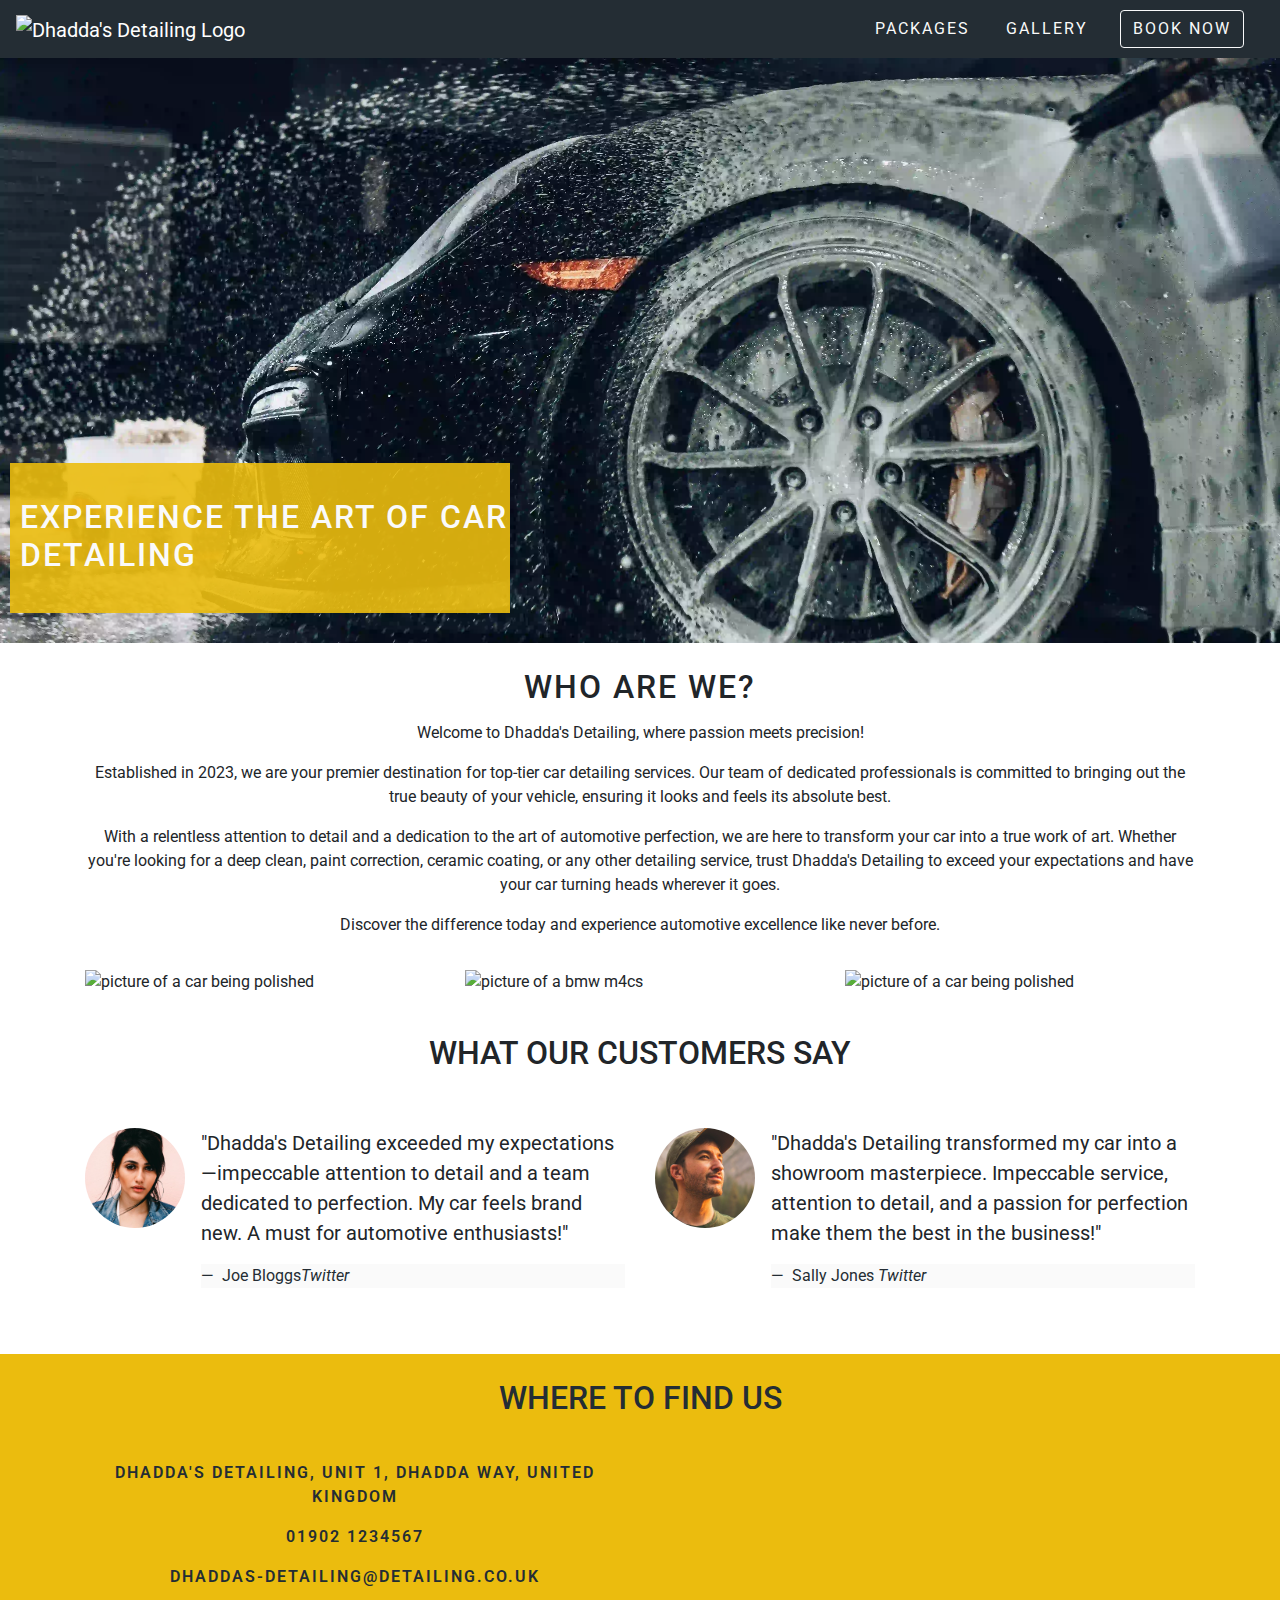
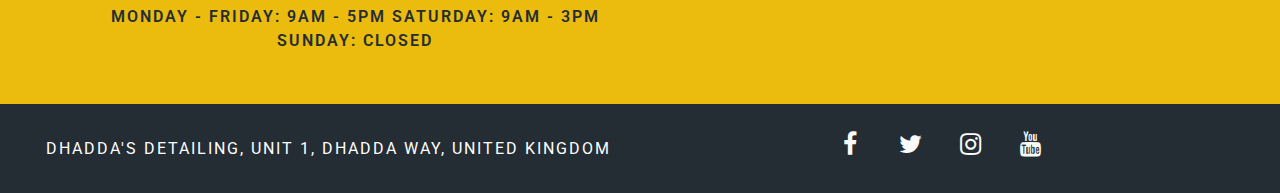
==== index.html @ d1a728a3 "added favicon" ====
<!DOCTYPE html>
<html lang="en">
  <head>
    <meta charset="UTF-8" />
    <meta name="viewport" content="width=device-width, initial-scale=1.0" />
    <!-- Keywords to improve SEO -->
    <meta name="description" content="car detailing website" />
    <meta
      name="keywords"
      content="car, cleaning, detailing, ceramic, polishing, washing"
    />
    <meta name="author" content="Dhadda's Detailing" />
    <!-- Bootstrap CDN Link -->
    <link
      rel="stylesheet"
      href="https://maxcdn.bootstrapcdn.com/bootstrap/4.2.1/css/bootstrap.min.css"
    />
    <!-- Font-awsome Link -->
    <link
      rel="stylesheet"
      href="https://maxcdn.bootstrapcdn.com/font-awesome/4.7.0/css/font-awesome.min.css"
      type="text/css"
    />
    <link rel="stylesheet" href="assets/css/style.css" type="text/css" />
    <title>Dhadda's Detailing</title>
    <!-- Favicon code taken from w3school -->
    <link rel="icon" type="image/x-icon" href="assets/img/favicon.png" />
  </head>
  <body>
    <!-- Navigation Bar - Bootstrap code used and customised -->
    <nav class="navbar navbar-expand-sm navbar-dark bg-dark">
      <a href="index.html" class="navbar-brand">
        <img src="assets/img/white-logo.webp" alt="Dhadda's Detailing Logo" />
      </a>
      <button
        class="navbar-toggler"
        type="button"
        data-toggle="collapse"
        data-target="#navbarNavDropdown"
        aria-controls="navbarNavDropdown"
        aria-expanded="false"
        aria-label="Toggle navigation"
      >
        <span class="navbar-toggler-icon"></span>
      </button>
      <div class="collapse navbar-collapse" id="navbarNavDropdown">
        <ul class="navbar-nav ml-auto align-items-center">
          <li class="nav-item">
            <a href="packages.html" class="nav-link">Packages</a>
          </li>
          <li class="nav-item">
            <a href="gallery.html" class="nav-link">Gallery</a>
          </li>
          <li class="nav-item ml-1">
            <a
              href="#"
              class="btn btn-outline-light"
              data-toggle="modal"
              data-target="#bookNowModal"
              >Book Now</a
            >
          </li>
        </ul>
      </div>
    </nav>

    <!-- Hero Section -->
    <section id="hero-section">
      <div id="hero-image">
        <div id="hero-text-background">
          <h3>Experience The Art Of Car Detailing</h3>
        </div>
      </div>
    </section>

    <!-- Who Are We? -->
    <section class="container">
      <div id="who-are-we">
        <h2>Who Are We?</h2>
        <p>Welcome to Dhadda's Detailing, where passion meets precision!</p>
        <p>
          Established in 2023, we are your premier destination for top-tier car
          detailing services. Our team of dedicated professionals is committed
          to bringing out the true beauty of your vehicle, ensuring it looks and
          feels its absolute best.
        </p>
        <p>
          With a relentless attention to detail and a dedication to the art of
          automotive perfection, we are here to transform your car into a true
          work of art. Whether you're looking for a deep clean, paint
          correction, ceramic coating, or any other detailing service, trust
          Dhadda's Detailing to exceed your expectations and have your car
          turning heads wherever it goes.
        </p>
        <p>
          Discover the difference today and experience automotive excellence
          like never before.
        </p>
      </div>
    </section>

    <!-- Three Images - Bootstrap grid layout -->

    <div class="container" id="images-container">
      <div class="row">
        <div class="col d-none d-sm-block">
          <img
            class="images"
            src="assets/img/polish-left.webp"
            alt="picture of a car being polished"
          />
        </div>
        <div class="col">
          <img
            class="images"
            src="assets/img/m4cs.webp"
            alt="picture of a bmw m4cs"
          />
        </div>
        <div class="col d-none d-sm-block">
          <img
            class="images"
            src="assets/img/polish-right.webp"
            alt="picture of a car being polished"
          />
        </div>
      </div>
    </div>

    <!-- What Our Customer's Said - Bootstrap Blockquote -->
    <section class="container" id="testimonials-container">
      <div class="row">
        <div class="col text-center">
          <h2 class="text-uppercase">What our customers say</h2>
        </div>
      </div>
      <div class="row mt-5">
        <div class="col-12 col-md-6">
          <div class="media">
            <div class="d-none d-sm-block">
              <img
                src="assets/img/guy-image.webp"
                alt="Image of a male"
                class="rounded-circle mr-3"
              />
            </div>
            <div class="media-body">
              <blockquote class="blockquote">
                <p>
                  "Dhadda's Detailing exceeded my expectations—impeccable
                  attention to detail and a team dedicated to perfection. My car
                  feels brand new. A must for automotive enthusiasts!"
                </p>
                <footer class="blockquote-footer">
                  Joe Bloggs<cite title="Twitter">Twitter</cite>
                </footer>
              </blockquote>
            </div>
          </div>
        </div>
        <div class="col-12 col-md-6 d-none d-sm-block">
          <div class="media">
            <div>
              <img
                src="assets/img/girl-image.webp"
                alt="Image of a female"
                class="rounded-circle mr-3"
              />
            </div>
            <div class="media-body">
              <blockquote class="blockquote">
                <p>
                  "Dhadda's Detailing transformed my car into a showroom
                  masterpiece. Impeccable service, attention to detail, and a
                  passion for perfection make them the best in the business!"
                </p>
                <footer class="blockquote-footer">
                  Sally Jones <cite title="Twitter">Twitter</cite>
                </footer>
              </blockquote>
            </div>
          </div>
        </div>
      </div>
    </section>

    <!-- Where To Find Us - Bootstrap Grid Layout -->
    <div id="container-wrapper">
      <div class="container">
        <section>
          <div class="row">
            <div class="col-12 text-center">
              <h2 class="text-uppercase find-us-header">Where to find us</h2>
            </div>
          </div>
          <div class="row text-center contact">
            <div class="col-12 col-md-6 contact-text">
              <p>Dhadda's Detailing, Unit 1, Dhadda Way, United Kingdom</p>
              <p>01902 1234567</p>
              <p>dhaddas-detailing@detailing.co.uk</p>
              <p>
                Monday - Friday: 9am - 5pm Saturday: 9am - 3pm Sunday: Closed
              </p>
            </div>
            <div class="col-12 col-md-6">
              <!-- Map taken from coders coffee project -->
              <iframe
                id="map"
                class="d-flex justify-content-center w-100 h-100"
                src="https://bit.ly/2QVfkiy"
                aria-label="Dhadda's Detailing Location Map"
              ></iframe>
            </div>
          </div>
        </section>
      </div>
    </div>

    <!-- Footer - social links taken from fontawsome -->
    <footer class="container-fluid">
      <div class="row text-center align-center p-3">
        <div class="col-sm-6">
          <p>Dhadda's Detailing, Unit 1, Dhadda Way, United Kingdom</p>
        </div>

        <div class="col-sm-6">
          <ul class="list-inline social-links">
            <li class="list-inline-item mr-4">
              <a
                href="https://en-gb.facebook.com/"
                target="_blank"
                aria-label="Link to Facebook"
              >
                <i class="fa fa-facebook"></i>
              </a>
            </li>

            <li class="list-inline-item mr-4">
              <a
                href="https://twitter.com/?lang=en"
                target="_blank"
                aria-label="Link to Twitter"
              >
                <i class="fa fa-twitter"></i>
              </a>
            </li>

            <li class="list-inline-item mr-4">
              <a
                href="https://www.instagram.com/"
                target="_blank"
                aria-label="Link to Instagram"
              >
                <i class="fa fa-instagram"></i>
              </a>
            </li>

            <li class="list-inline-item mr-4">
              <a
                href="https://www.youtube.com/"
                target="_blank"
                aria-label="Link to Youtube"
              >
                <i class="fa fa-youtube"></i>
              </a>
            </li>
          </ul>
        </div>
      </div>
    </footer>

    <!-- Book Now Modal taken from bootstrap and modified -->
    <div
      class="modal fade"
      id="bookNowModal"
      tabindex="-1"
      role="dialog"
      aria-labelledby="bookNowModalTitle"
      aria-hidden="true"
    >
      <div class="modal-dialog modal-dialog-centered" role="document">
        <div class="modal-content">
          <div class="modal-header">
            <h5 class="modal-title" id="bookNowModalTitle">
              Dhadda's Detailing Booking Form
            </h5>
            <button
              type="button"
              class="close"
              data-dismiss="modal"
              aria-label="Close"
            >
              <span aria-hidden="true">&times;</span>
            </button>
          </div>
          <div class="modal-body">
            <form>
              <div class="form-group">
                <label for="name">Full Name*</label>
                <input
                  type="text"
                  class="form-control"
                  id="name"
                  placeholder="Joe Bloggs"
                  required
                />
              </div>
              <div class="form-group">
                <label for="email">Email address*</label>
                <input
                  type="email"
                  class="form-control"
                  id="email"
                  placeholder="name@example.com"
                  required
                />
              </div>
              <div class="form-group">
                <label for="telephone">Telephone Number*</label>
                <input
                  type="tel"
                  class="form-control"
                  id="telephone"
                  pattern="[0-9]{11}"
                  required
                />
              </div>
              <div class="form-group">
                <label for="packageSelect">Select Your Package*</label>
                <select
                  class="form-control"
                  id="packageSelect"
                  size="3"
                  required
                >
                  <option>Essential Clean</option>
                  <option>Premium Shine</option>
                  <option>Ultimate Perfection</option>
                </select>
              </div>
              <div class="form-group">
                <label for="booking-time"
                  >Choose a date and time for your appointment*</label
                >

                <input
                  type="datetime-local"
                  id="booking-time"
                  name="booking-time"
                  min="2023-11-22T09:00"
                  max="2024-11-22T17:00"
                  required
                />
              </div>
              <div class="form-group text-area">
                <label for="textArea">Any additional information</label>
                <textarea
                  class="form-control"
                  id="textArea"
                  rows="3"
                ></textarea>
              </div>
            </form>
          </div>
          <div class="modal-footer">
            <button
              type="button"
              class="btn btn-secondary"
              data-dismiss="modal"
            >
              Close
            </button>
            <button
              type="submit"
              class="btn btn-primary"
              data-dismiss="modal"
              data-toggle="modal"
              data-target="#thankYouModal"
            >
              Book
            </button>
          </div>
        </div>
      </div>
    </div>

    <!-- Thank For Booking Modal - Bootstrap Modal Modified -->
    <div class="modal" tabindex="-1" role="dialog" id="thankYouModal">
      <div class="modal-dialog" role="document">
        <div class="modal-content">
          <div class="modal-header">
            <h5 class="modal-title">Thank You!</h5>
            <button
              type="button"
              class="close"
              data-dismiss="modal"
              aria-label="Close"
            >
              <span aria-hidden="true">&times;</span>
            </button>
          </div>
          <div class="modal-body">
            <p class="text-center">
              Thank you for choosing Dhadda's Detailing!
            </p>
            <p>
              We're thrilled to have the opportunity to enhance the beauty of
              your vehicle. Get ready for an exceptional detailing experience!
            </p>
          </div>
          <div class="modal-footer">
            <button
              type="button"
              class="btn btn-secondary"
              data-dismiss="modal"
            >
              Close
            </button>
          </div>
        </div>
      </div>
    </div>
    <!-- Scripts for Bootstrap -->
    <script
      src="https://code.jquery.com/jquery-3.3.1.slim.min.js"
      integrity="sha384-q8i/X+965DzO0rT7abK41JStQIAqVgRVzpbzo5smXKp4YfRvH+8abtTE1Pi6jizo"
      crossorigin="anonymous"
      defer
    ></script>
    <script
      src="https://cdnjs.cloudflare.com/ajax/libs/popper.js/1.14.3/umd/popper.min.js"
      integrity="sha384-ZMP7rVo3mIykV+2+9J3UJ46jBk0WLaUAdn689aCwoqbBJiSnjAK/l8WvCWPIPm49"
      crossorigin="anonymous"
      defer
    ></script>
    <script
      src="https://stackpath.bootstrapcdn.com/bootstrap/4.1.3/js/bootstrap.min.js"
      integrity="sha384-ChfqqxuZUCnJSK3+MXmPNIyE6ZbWh2IMqE241rYiqJxyMiZ6OW/JmZQ5stwEULTy"
      crossorigin="anonymous"
      defer
    ></script>
  </body>
</html>
---- assets/css/style.css ----
@import url("https://fonts.googleapis.com/css2?family=Roboto:wght@400;500&display=swap");

body {
  font-family: "Roboto", sans-serif;
}

/* ---------------------------------------------------------------------------Navbar */

.bg-dark {
  background-color: #242d34 !important ;
}

.navbar a img {
  height: 50px;
}

.navbar .navbar-nav a {
  font-family: "roboto";
  text-transform: uppercase;
  margin-right: 20px;
  letter-spacing: 2px;
}

.navbar-dark .navbar-nav .nav-link {
  color: #fafafa;
}

.navbar .navbar-toggler {
  border: 0;
}

.navbar-brand:hover {
  transform: scale(1.2);
}

.btn-outline-light:hover {
  color: #242d34;
  background-color: #ebbc0e;
  border-color: #f8f9fa;
}

.navbar-dark .navbar-nav .nav-link:hover {
  color: #ebbc0e;
}

/* ---------------------------------------------------------------------------Hero-Section index.html */

#hero-section {
  position: relative;
}

#hero-image {
  background-image: url("../img/andre-tan-pRppMPh4Zho-unsplash.webp");
  height: 65vh;
  background-size: cover;
  background-position: center;
  background-repeat: no-repeat;
}

#hero-text-background {
  width: 500px;
  height: 150px;
  background-color: rgba(235, 188, 14, 0.9);
  position: absolute;
  bottom: 30px;
  left: 10px;
}

#hero-text-background h3 {
  color: #fafafa;
  font-size: 200%;
  letter-spacing: 2px;
  text-transform: uppercase;
  position: absolute;
  bottom: 30px;
  left: 10px;
}

/* ---------------------------------------------------------------------------Hero-Section Packages & Gallery.html */

#hero-packages-image {
  background-image: url("../img/andre-tan-DJviYeGtymc-unsplash.webp");
  height: 65vh;
  background-size: cover;
  background-position: center;
  background-repeat: no-repeat;
  display: flex;
  align-items: center;
  justify-content: center;
}

.hero-pg-text {
  width: 500px;
  height: 150px;
  background-color: rgba(235, 188, 14, 0.9);
  position: absolute;
  display: flex;
  align-items: center;
  justify-content: center;
}

.hero-pg-text h1 {
  color: #fafafa;
  font-size: 300%;
  font-weight: 500;
  letter-spacing: 2px;
  text-transform: uppercase;
}

#hero-gallery-image {
  background-image: url("../img/tommy-de-giorgio-xOvGzBUb5ts-unsplash.webp");
  height: 65vh;
  background-size: cover;
  background-position: center;
  background-repeat: no-repeat;
  display: flex;
  align-items: center;
  justify-content: center;
}

/* ---------------------------------------------------------------------------Who Are We? */

#who-are-we {
  text-align: center;
  font-family: "roboto";
  margin-top: 25px;
}

#who-are-we h2 {
  text-transform: uppercase;
  letter-spacing: 2px;
}

#who-are-we p {
  margin-top: 15px;
}

/* ---------------------------------------------------------------------------Three Images */

#images-container {
  margin-top: 2rem;
}

/* ---------------------------------------------------------------------------What Our Customers Said */
#testimonials-container {
  margin-top: 2.5rem;
}

.blockquote-footer {
  background-color: #fafafa;
  color: #242d34;
}

/* ---------------------------------------------------------------------------Where to Find Us */
#map {
  border: none;
  margin: 0 auto;
}

#container-wrapper {
  background-color: rgba(235, 188, 14, 1);
  margin-top: 50px;
}

.find-us-header {
  margin-top: 25px;
  color: #242d34;
}

.contact {
  margin-top: 35px;
  padding-bottom: 35px;
}

.contact p {
  color: #242d34;
  font-weight: 600;
  letter-spacing: 2px;
  text-transform: uppercase;
}

/* ---------------------------------------------------------------------------Packages Section */

.packages-container {
  margin-top: 5%;
}

.packages h2 {
  color: #fafafa;
  font-family: "Roboto";
  letter-spacing: 3px;
}

.packages p {
  color: #fafafa;
  font-family: "Roboto";
  letter-spacing: 1px;
  font-size: 150%;
}
.packages-list-items {
  list-style-type: none;
  font-family: "Roboto";
  letter-spacing: 1px;
  line-height: 30px;
  color: #fafafa;
  padding: 0;
}

.bg-yellow {
  border-radius: 20px;
  background-color: rgba(235, 188, 14, 1);
  transform: scale(1.1);
  z-index: 1;
  padding-top: 8px;
}

.bg-grey {
  border-radius: 20px;
  background-color: #242d34;
  padding-top: 10px;
}

.bg-yellow h2 {
  color: #242d34;
  font-weight: 600;
}

.bg-yellow .packages-list-items {
  color: #242d34;
  font-weight: 500;
}

.bg-yellow p {
  color: #242d34;
  font-weight: 500;
}

.pg-text {
  font-weight: 700;
  letter-spacing: 2px;
  text-transform: uppercase;
}

/* ---------------------------------------------------------------------------Footer */

footer {
  font-family: "roboto";
  background-color: #242d34;
  color: white;
}

footer p {
  padding-top: 17px;
  text-transform: uppercase;
  letter-spacing: 2px;
}

.social-links li a i {
  width: 32px;
  height: 32px;
  padding: 12px 0;
  font-size: 25px;
  color: #fafafa;
}

/* ---------------------------------------------------------------------------Booking Modal */

.modal-header {
  background-color: rgba(235, 188, 14, 1);
}

.modal-header h5 {
  color: #242d34;
}

.text-area {
  margin-top: 10px;
}

.btn-primary {
  color: #242d34;
  background-color: rgba(235, 188, 14, 1);
  border-color: rgba(235, 188, 14, 1);
}

.btn-primary:hover {
  color: rgba(235, 188, 14, 1);
  background-color: #242d34;
  border-color: #242d34;
}

/* ---------------------------------------------------------------------------Gallery */

.lrg-image {
  max-height: 512px;
  width: 100%;
  overflow: hidden;
  padding: 0;
}

.lrg-image img {
  height: 100%;
  object-fit: cover;
}

.sml-image {
  max-height: 256px;
  width: 100%;
  overflow: hidden;
  padding: 0;
}

.images {
  width: 100%;
  height: auto;
}
/* ---------------------------------------------------------------------------Media Queries */

@media screen and (max-width: 768px) {
  #hero-text-background {
    width: 250px;
    height: 160px;
  }

  #hero-text-background h3 {
    font-size: 150%;
  }

  .hero-pg-text {
    width: 300px;
    height: 160px;
  }

  .hero-pg-text h3 {
    color: #fafafa;
    font-size: 150%;
  }

  .bg-yellow {
    transform: scale(1);
    margin-right: 0;
    border-radius: 0;
    padding-top: 10px;
  }

  .bg-grey {
    margin-right: 0;
    border-radius: 0;
    padding-top: 10px;
  }

  .packages-container {
    margin-top: 0;
  }
}
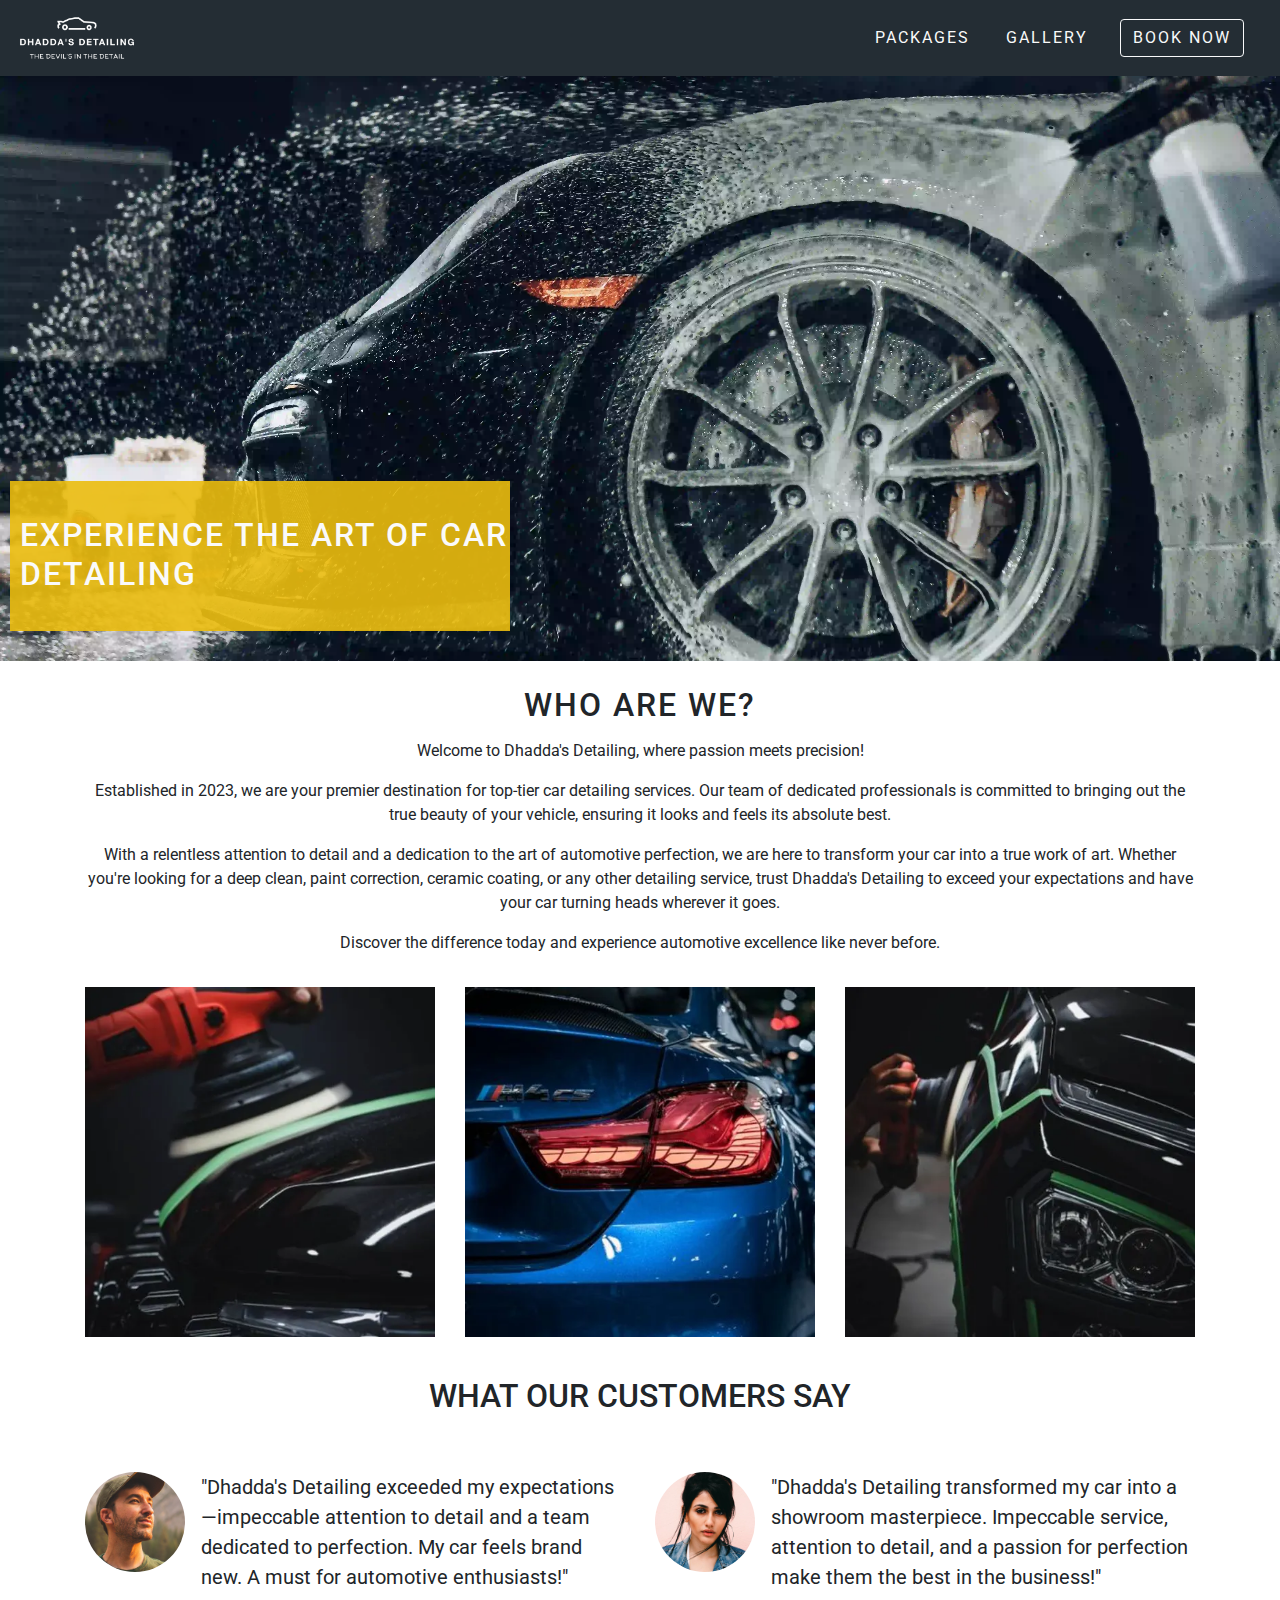
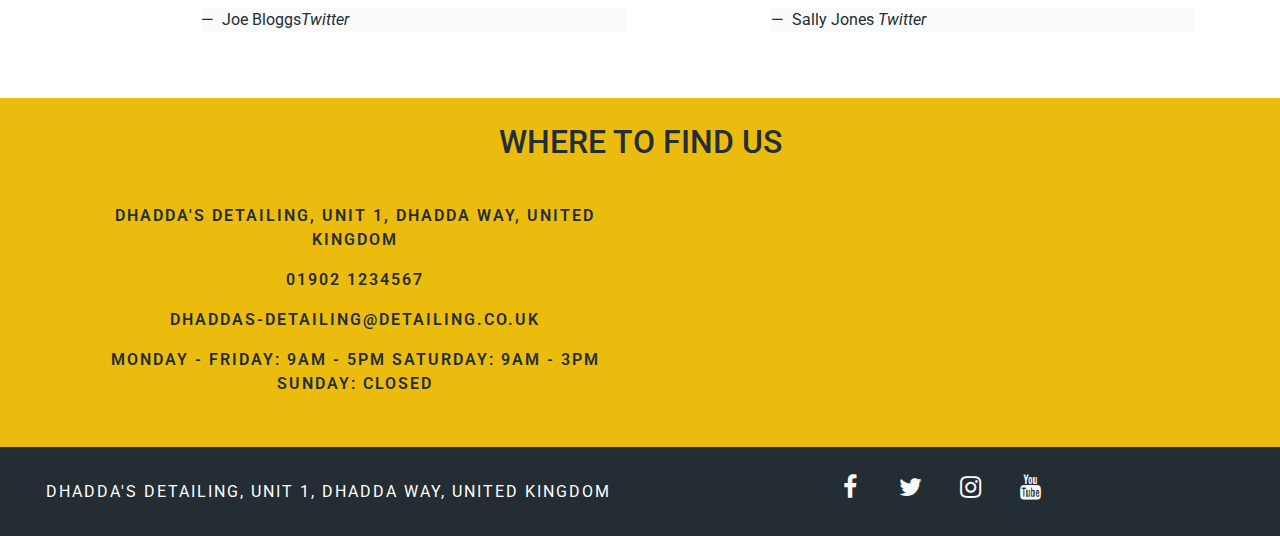
==== commit d40d42f5: "updated brand logo" ====
--- a/index.html
+++ b/index.html
@@ -30,7 +30,7 @@
     <!-- Navigation Bar - Bootstrap code used and customised -->
     <nav class="navbar navbar-expand-sm navbar-dark bg-dark">
       <a href="index.html" class="navbar-brand">
-        <img src="assets/img/white-logo.webp" alt="Dhadda's Detailing Logo" />
+        <img src="assets/img/brand-logo.webp" alt="Dhadda's Detailing Logo" />
       </a>
       <button
         class="navbar-toggler"
--- a/assets/css/style.css
+++ b/assets/css/style.css
@@ -50,7 +50,7 @@
 }
 
 #hero-image {
-  background-image: url("../img/andre-tan-pRppMPh4Zho-unsplash.webp");
+  background-image: url("../img/porsche-side.webp");
   height: 65vh;
   background-size: cover;
   background-position: center;
@@ -79,7 +79,7 @@
 /* ---------------------------------------------------------------------------Hero-Section Packages & Gallery.html */
 
 #hero-packages-image {
-  background-image: url("../img/andre-tan-DJviYeGtymc-unsplash.webp");
+  background-image: url("../img/porsche-front.webp");
   height: 65vh;
   background-size: cover;
   background-position: center;
@@ -108,7 +108,7 @@
 }
 
 #hero-gallery-image {
-  background-image: url("../img/tommy-de-giorgio-xOvGzBUb5ts-unsplash.webp");
+  background-image: url("../img/lamborghini-wheel.webp");
   height: 65vh;
   background-size: cover;
   background-position: center;
@@ -118,6 +118,17 @@
   justify-content: center;
 }
 
+#hero-404-image {
+  background-image: url("../img/ferrari-front.webp");
+  height: 85vh;
+  background-size: cover;
+  background-position: center;
+  background-repeat: no-repeat;
+  display: flex;
+  align-items: center;
+  justify-content: center;
+}
+
 /* ---------------------------------------------------------------------------Who Are We? */
 
 #who-are-we {
@@ -292,7 +303,6 @@
 /* ---------------------------------------------------------------------------Gallery */
 
 .lrg-image {
-  max-height: 512px;
   width: 100%;
   overflow: hidden;
   padding: 0;
@@ -304,9 +314,6 @@
 }
 
 .sml-image {
-  max-height: 256px;
-  width: 100%;
-  overflow: hidden;
   padding: 0;
 }
 
@@ -352,4 +359,60 @@
   .packages-container {
     margin-top: 0;
   }
-}
+
+  #top-lrg-grid-img {
+    height: 298px;
+    width: 360px;
+  }
+
+  #bottom-lrg-grid-image {
+    height: 348px;
+    width: 300px;
+  }
+
+  .top-sml-grid-image {
+    height: 125px;
+    width: 125px;
+  }
+
+  .bottom-small-grid-image {
+    height: 150px;
+    width: 150px;
+  }
+}
+
+@media screen and (max-width: 425px) {
+  .top-sml-grid-image {
+    height: 177px;
+    width: 177px;
+  }
+
+  .bottom-small-grid-image {
+    height: 177px;
+    width: 177px;
+  }
+}
+
+@media screen and (max-width: 375px) {
+  .top-sml-grid-image {
+    height: 156px;
+    width: 156px;
+  }
+
+  .bottom-small-grid-image {
+    height: 156px;
+    width: 156px;
+  }
+}
+
+@media screen and (max-width: 320px) {
+  .top-sml-grid-image {
+    height: 133px;
+    width: 133px;
+  }
+
+  .bottom-small-grid-image {
+    height: 133px;
+    width: 133px;
+  }
+}
